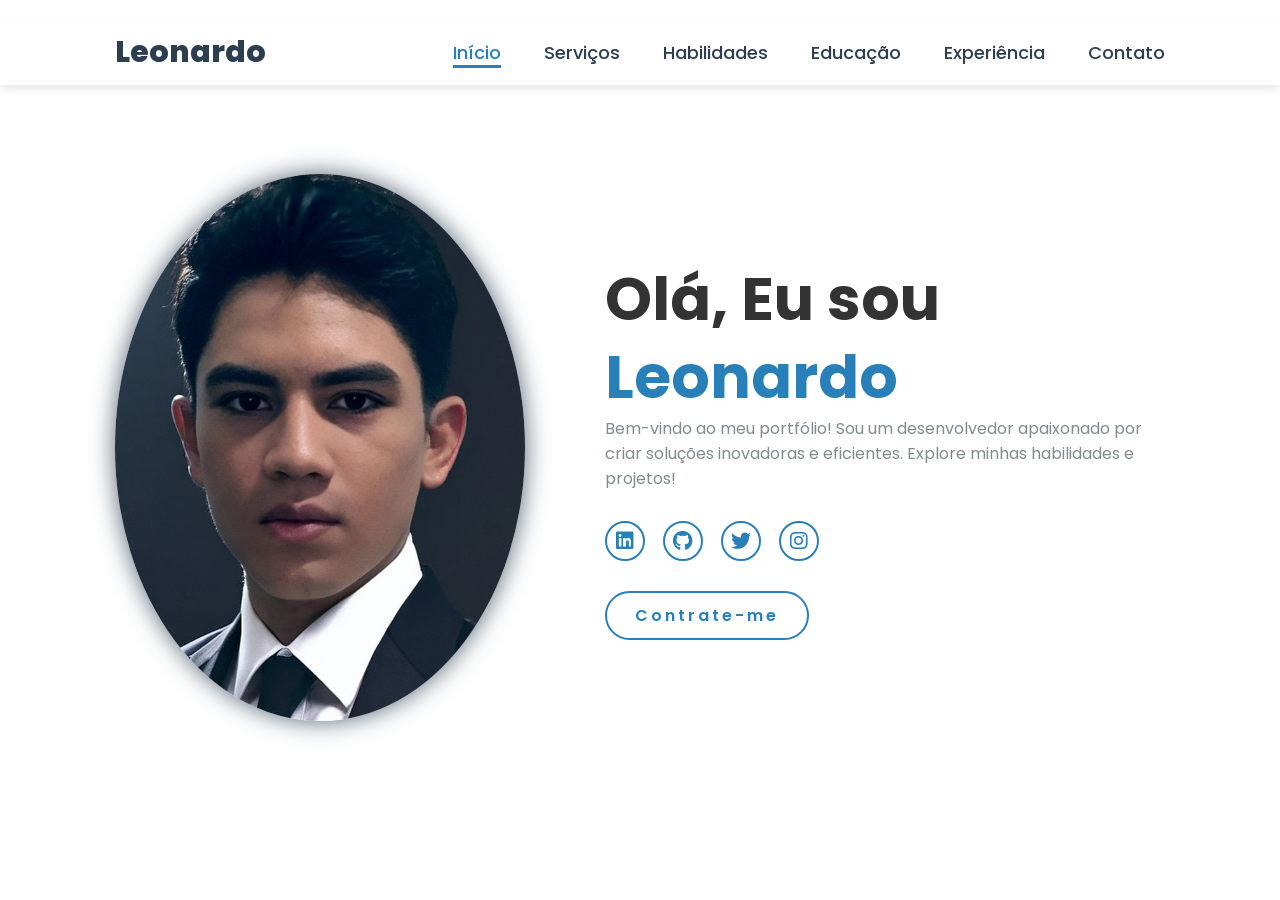
==== index.html @ 03b8a7e2 "Add files via upload" ====
<!DOCTYPE html>
<html lang="pt-br">
<head>
    <meta charset="UTF-8">
    <meta name="viewport" content="width=device-width, initial-scale=1.0">
    <link rel="stylesheet" href="https://cdnjs.cloudflare.com/ajax/libs/font-awesome/6.0.0-beta3/css/all.min.css">
    <link rel="stylesheet" href="style.css">
    <title>Portfólio Leonardo</title>
</head>
<body>
    <header>
        <a href="#" class="logo">Leonardo</a>

        <nav>
            <a href="#" class="active">Início</a>
            <a href="#">Serviços</a>
            <a href="#">Habilidades</a>
            <a href="#">Educação</a>
            <a href="#">Experiência</a>
            <a href="#">Contato</a>
        </nav>
    </header>
    
    <section class="home">
        <div class="home-img">
            <img src="main.jpg" alt="Imagem principal do portfólio">
        </div>
        <div class="home-content">
            <h1>Olá, Eu sou <span>Leonardo</span></h1>
            <p>Bem-vindo ao meu portfólio! Sou um desenvolvedor apaixonado por criar soluções inovadoras e eficientes. Explore minhas habilidades e projetos!</p>
            
            <div class="social-icons">
                <a href="https://www.linkedin.com/in/leonardo-moura-083486332?utm_source=share&utm_campaign=share_via&utm_content=profile&utm_medium=android_app"><i class="fab fa-linkedin"></i></a>
                <a href="https://github.com/LeonardoFigueiredo24"><i class="fab fa-github"></i></a>
                <a href="https://x.com/LeonardoF24593?t=vg5nKAkznRtwjC4wq8pYhw&s=09"><i class="fab fa-twitter"></i></a>
                <a href="https://www.instagram.com/leonardofig24/profilecard/?igsh=MTJuaDg2ZW5oMzFnOQ%3D%3D"><i class="fab fa-instagram"></i></a>
            </div>

            <a href="https://wa.me/5591999810481" class="btn">Contrate-me</a>
        </div>
    </section>
</body>
</html>
---- style.css ----
@import url('https://fonts.googleapis.com/css2?family=Poppins:wght@300;400&display=swap');

* {
    margin: 0;
    padding: 0;
    box-sizing: border-box;
    text-decoration: none;
    border: none;
    outline: none;
    font-family: 'Poppins', sans-serif;
}

html {
    font-size: 62.5%; /* 1rem = 10px */
}

body {
    width: 100%;
    height: 100vh;
    overflow-x: hidden;
    background-color: #f4f4f4;
    color: #333;
}

header {
    margin-top: 20px;
    position: fixed;
    top: 0;
    left: 0;
    width: 100%;
    padding: 1rem 9%;
    background-color: white;
    box-shadow: 0 4px 10px rgba(0, 0, 0, 0.1);
    display: flex;
    justify-content: space-between;
    align-items: center;
    z-index: 100;
}

.logo {
    font-size: 3rem;
    color: #2c3e50;
    font-weight: 800;
    cursor: pointer;
    transition: transform 0.5s ease;
}

.logo:hover {
    transform: scale(1.1);
}

nav a {
    font-size: 1.8rem;
    color: #2c3e50;
    margin-left: 4rem;
    font-weight: 500;
    transition: color 0.3s ease, border-bottom 0.3s ease;
    border-bottom: 3px solid transparent;
}

nav a:hover,
nav a.active {
    color: #2980b9;
    border-bottom: 3px solid #2980b9;
}

@media (max-width: 995px) {
    nav {
        position: absolute;
        display: none;
        top: 0;
        right: 0;
        width: 40%;
        border-left: 3px solid #2980b9;
        border-bottom: 3px solid #2980b9;
        border-bottom-left-radius: 2rem;
        padding: 1rem;
        background-color: #ecf0f1;
    }

    nav .active {
        display: block;
    }

    nav a {
        display: block;
        font-size: 2rem;
        margin: 3rem 0;
    }

    nav a:hover,
    nav a.active {
        padding: 1rem;
        border-radius: 0.5rem;
        border-bottom: 0.5rem solid #2980b9;
    }
}

section {
    min-height: 100vh;
    padding: 5rem 9%;
}

.home {
    display: flex;
    justify-content: center;
    align-items: center;
    gap: 8rem;
    background-color: white;
}

.home .home-content h1 {
    font-size: 6rem;
    font-weight: 700;
    line-height: 1.3;
}

span {
    color: #2980b9;
}

.home-content h3 {
    font-size: 4rem;
    margin-bottom: 1rem;
    font-weight: 700;
}

.home-content p {
    font-size: 1.6rem;
    color: #7f8c8d;
}

.home-img {
    border-radius: 50%;
}

.home-img img {
    position: relative;
    width: 32vw;
    border-radius: 50%;
    box-shadow: 0 0 25px rgba(44, 62, 80, 0.8);
    cursor: pointer;
    transition: 0.3s linear;
}

.home-img img:hover {
    transform: scale(1.1);
}

.social-icons a {
    display: inline-flex;
    justify-content: center;
    align-items: center;
    width: 4rem;
    height: 4rem;
    background-color: transparent;
    border: 0.2rem solid #2980b9;
    font-size: 2rem;
    border-radius: 50%;
    margin: 3rem 1.5rem 3rem 0;
    transition: 0.3s ease;
    color: #2980b9;
}

.social-icons a:hover {
    color: white;
    background-color: #2980b9;
    transform: scale(1.3) translateY(-5px);
    box-shadow: 0 0 25px rgba(41, 128, 185, 0.8);
}

.btn {
    display: inline-block;
    padding: 1rem 2.8rem;
    background-color: white;
    border-radius: 4rem;
    font-size: 1.6rem;
    color: #2980b9;
    letter-spacing: 0.3rem;
    font-weight: 600;
    border: 2px solid #2980b9;
    transition: 0.3s ease;
    cursor: pointer;
}

.btn:hover {
    transform: scale(1.03);
    background-color: #2980b9;
    color: white;
    box-shadow: 0 0 25px rgba(41, 128, 185, 0.8);
}
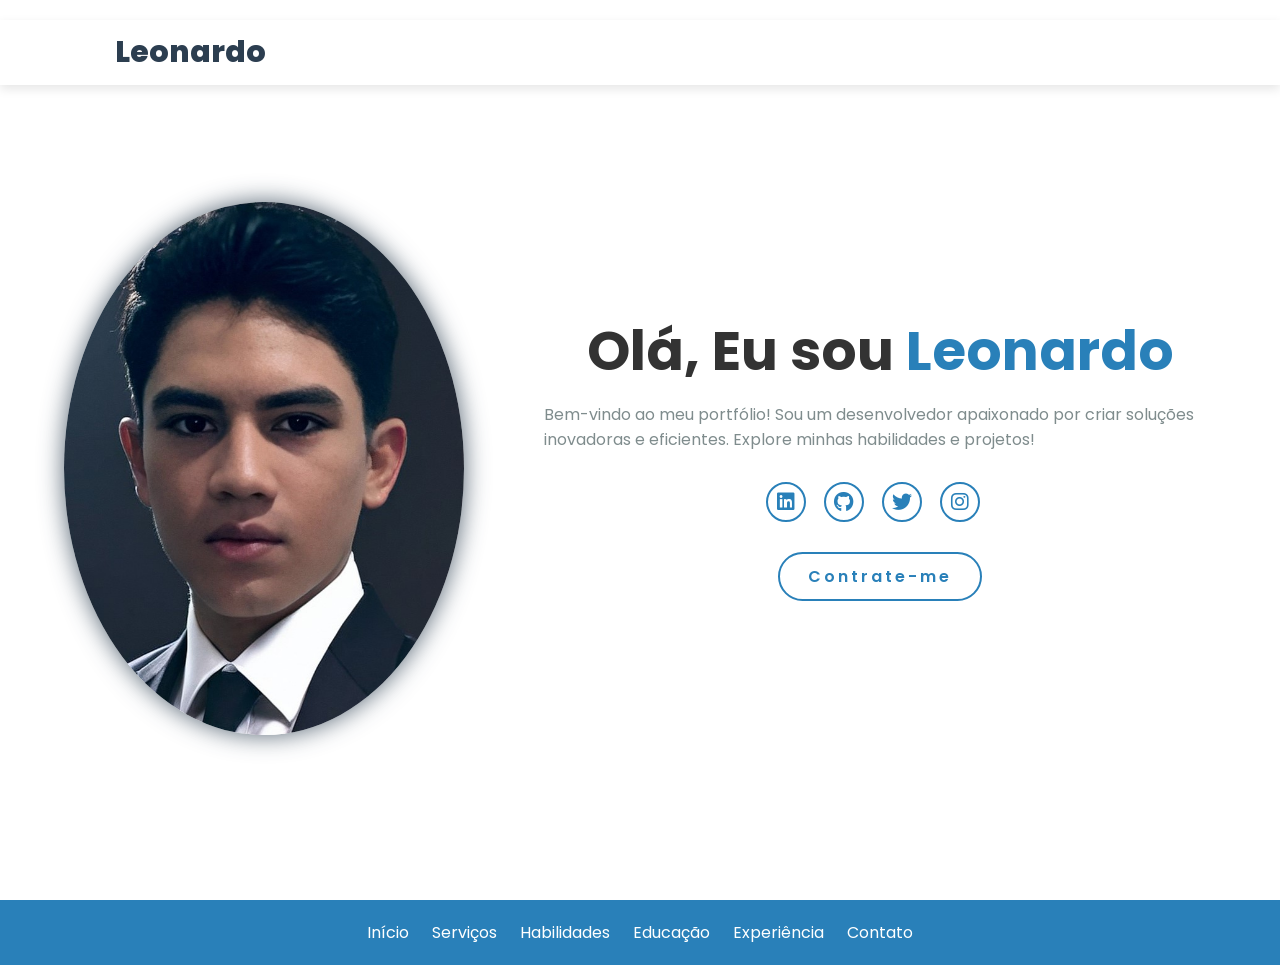
==== commit f3b71967: "Add files via upload" ====
--- a/index.html
+++ b/index.html
@@ -10,15 +10,6 @@
 <body>
     <header>
         <a href="#" class="logo">Leonardo</a>
-
-        <nav>
-            <a href="#" class="active">Início</a>
-            <a href="#">Serviços</a>
-            <a href="#">Habilidades</a>
-            <a href="#">Educação</a>
-            <a href="#">Experiência</a>
-            <a href="#">Contato</a>
-        </nav>
     </header>
     
     <section class="home">
@@ -39,5 +30,16 @@
             <a href="https://wa.me/5591999810481" class="btn">Contrate-me</a>
         </div>
     </section>
+
+    <footer>
+        <div class="footer-icons">
+            <a href="#">Início</a>
+            <a href="#">Serviços</a>
+            <a href="#">Habilidades</a>
+            <a href="#">Educação</a>
+            <a href="#">Experiência</a>
+            <a href="#">Contato</a>
+        </div>
+    </footer>
 </body>
 </html>
--- a/style.css
+++ b/style.css
@@ -49,6 +49,11 @@
     transform: scale(1.1);
 }
 
+nav {
+    display: flex;
+    align-items: center; /* Alinha verticalmente os itens */
+}
+
 nav a {
     font-size: 1.8rem;
     color: #2c3e50;
@@ -67,7 +72,7 @@
 @media (max-width: 995px) {
     nav {
         position: absolute;
-        display: none;
+        display: flex; /* Mudado para flex para garantir que os itens apareçam */
         top: 0;
         right: 0;
         width: 40%;
@@ -78,14 +83,10 @@
         background-color: #ecf0f1;
     }
 
-    nav .active {
-        display: block;
-    }
-
     nav a {
-        display: block;
+        display: block; /* Cada link será exibido em bloco */
         font-size: 2rem;
-        margin: 3rem 0;
+        margin: 3rem 0; /* Adiciona espaço entre os links */
     }
 
     nav a:hover,
@@ -107,12 +108,21 @@
     align-items: center;
     gap: 8rem;
     background-color: white;
-}
-
-.home .home-content h1 {
-    font-size: 6rem;
-    font-weight: 700;
-    line-height: 1.3;
+    min-height: 100vh; /* Garantindo que a seção ocupe pelo menos 100% da altura da tela */
+    padding: 5rem 5%; /* Ajustando o padding para telas menores */
+}
+
+.home .home-content {
+    display: flex;
+    flex-direction: column; /* Mudar para coluna */
+    align-items: center; /* Centraliza os itens */
+    margin-bottom: 3rem; /* Ajuste na margem inferior para criar espaço abaixo do conteúdo */
+}
+
+.home-content h1 {
+    font-size: 5.5rem; /* Ajuste do tamanho do título */
+    margin-bottom: 1rem; /* Espaço abaixo do título */
+    margin-top: 4rem; /* Adicionando margem superior para descer o título */
 }
 
 span {
@@ -131,12 +141,14 @@
 }
 
 .home-img {
+    margin-top: 2rem; /* Adiciona espaço acima da imagem */
     border-radius: 50%;
 }
 
 .home-img img {
     position: relative;
-    width: 32vw;
+    width: 32vw; /* Ocupa 32% da largura da tela */
+    max-width: 400px; /* Limita a largura máxima */
     border-radius: 50%;
     box-shadow: 0 0 25px rgba(44, 62, 80, 0.8);
     cursor: pointer;
@@ -189,3 +201,53 @@
     color: white;
     box-shadow: 0 0 25px rgba(41, 128, 185, 0.8);
 }
+
+/* Adicionando regras responsivas */
+@media (max-width: 600px) {
+    .home-content {
+        text-align: center; /* Centraliza o texto no celular */
+    }
+
+    .home-content h1 {
+        font-size: 4rem; /* Ajusta o tamanho do título para telas menores */
+    }
+
+    .home-content p {
+        font-size: 1.4rem; /* Ajusta o tamanho do texto para telas menores */
+    }
+
+    .social-icons a {
+        width: 3rem; /* Ajusta o tamanho dos ícones sociais para telas menores */
+        height: 3rem;
+        font-size: 1.5rem; /* Ajusta o tamanho da fonte dos ícones sociais */
+    }
+
+    .btn {
+        font-size: 1.4rem; /* Ajusta o tamanho do botão para telas menores */
+        padding: 0.8rem 2rem; /* Ajusta o padding do botão */
+    }
+}
+
+@media (min-width: 601px) { /* Aplica estilos apenas para telas maiores que 600px */
+    .home-img {
+        margin-top: 4.2rem; /* Ajuste este valor para descer mais a imagem */
+    }
+}
+
+footer {
+    background-color: #2980b9;
+    color: white;
+    padding: 2rem 9%;
+    text-align: center;
+}
+
+.footer-icons a {
+    color: white;
+    margin: 0 1rem;
+    font-size: 1.6rem;
+    transition: color 0.3s ease;
+}
+
+.footer-icons a:hover {
+    color: #ecf0f1;
+}
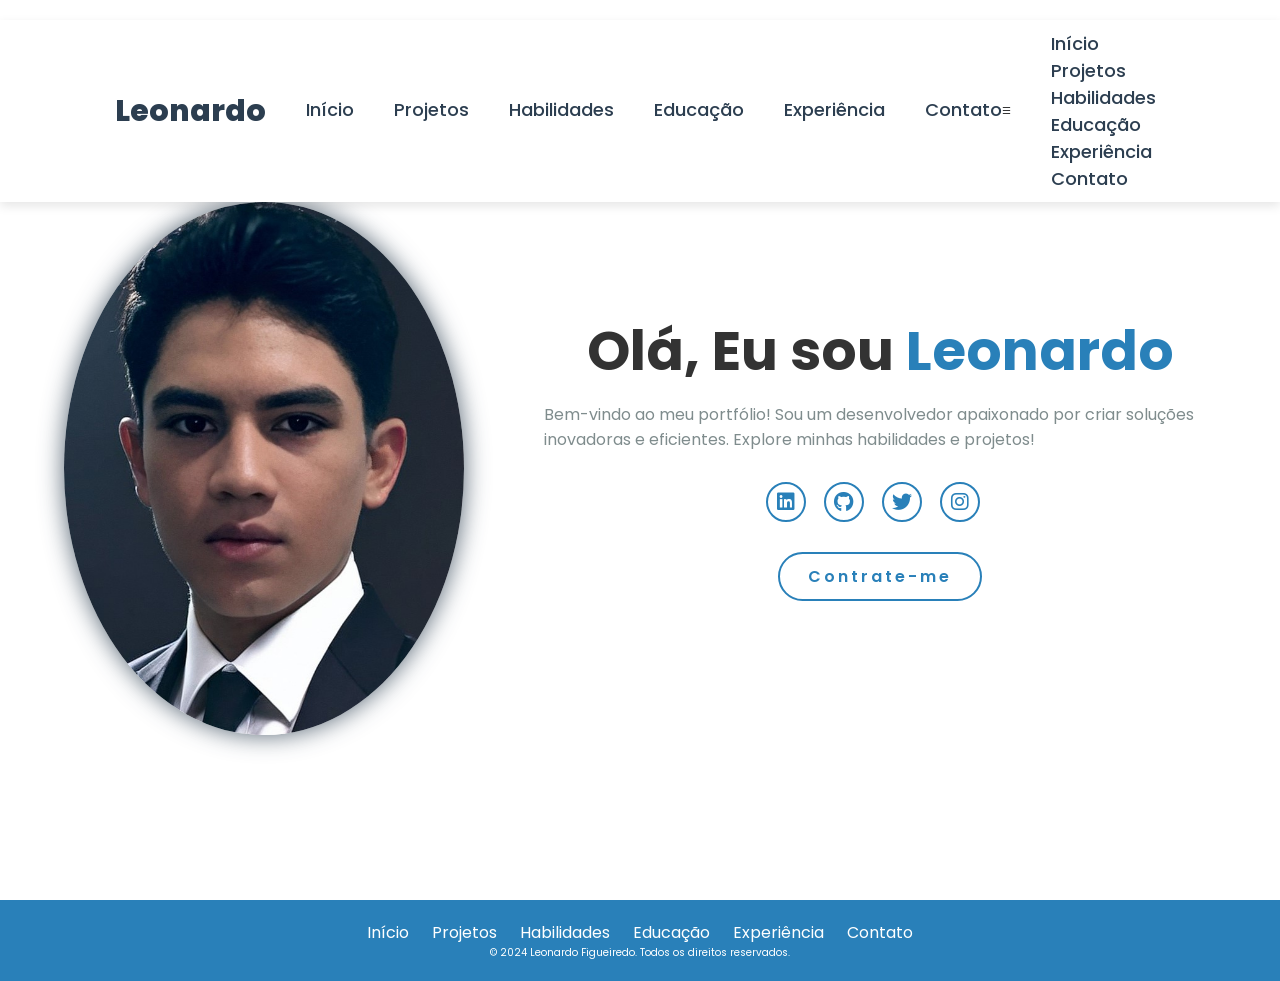
==== commit 8a794568: "Update index.html" ====
--- a/index.html
+++ b/index.html
@@ -3,6 +3,7 @@
 <head>
     <meta charset="UTF-8">
     <meta name="viewport" content="width=device-width, initial-scale=1.0">
+    <link href="https://fonts.googleapis.com/css2?family=Montserrat:wght@400;500;700&display=swap" rel="stylesheet">
     <link rel="stylesheet" href="https://cdnjs.cloudflare.com/ajax/libs/font-awesome/6.0.0-beta3/css/all.min.css">
     <link rel="stylesheet" href="style.css">
     <title>Portfólio Leonardo</title>
@@ -10,8 +11,27 @@
 <body>
     <header>
         <a href="#" class="logo">Leonardo</a>
+        <nav class="desktop-nav">
+            <a href="#">Início</a>
+            <a href="#">Projetos</a>
+            <a href="#">Habilidades</a>
+            <a href="#">Educação</a>
+            <a href="#">Experiência</a>
+            <a href="#">Contato</a>
+        </nav>
+        <nav class="mobile-nav">
+            <div class="menu-icon" onclick="toggleMenu()">&#9776;</div>
+            <div class="dropdown-menu">
+                <a href="#">Início</a>
+                <a href="#">Projetos</a>
+                <a href="#">Habilidades</a>
+                <a href="#">Educação</a>
+                <a href="#">Experiência</a>
+                <a href="#">Contato</a>
+            </div>
+        </nav>
     </header>
-    
+
     <section class="home">
         <div class="home-img">
             <img src="main.jpg" alt="Imagem principal do portfólio">
@@ -19,12 +39,12 @@
         <div class="home-content">
             <h1>Olá, Eu sou <span>Leonardo</span></h1>
             <p>Bem-vindo ao meu portfólio! Sou um desenvolvedor apaixonado por criar soluções inovadoras e eficientes. Explore minhas habilidades e projetos!</p>
-            
+
             <div class="social-icons">
-                <a href="https://www.linkedin.com/in/leonardo-moura-083486332?utm_source=share&utm_campaign=share_via&utm_content=profile&utm_medium=android_app"><i class="fab fa-linkedin"></i></a>
+                <a href="https://www.linkedin.com/in/leonardo-moura-083486332"><i class="fab fa-linkedin"></i></a>
                 <a href="https://github.com/LeonardoFigueiredo24"><i class="fab fa-github"></i></a>
-                <a href="https://x.com/LeonardoF24593?t=vg5nKAkznRtwjC4wq8pYhw&s=09"><i class="fab fa-twitter"></i></a>
-                <a href="https://www.instagram.com/leonardofig24/profilecard/?igsh=MTJuaDg2ZW5oMzFnOQ%3D%3D"><i class="fab fa-instagram"></i></a>
+                <a href="https://x.com/LeonardoF24593"><i class="fab fa-twitter"></i></a>
+                <a href="https://www.instagram.com/leonardofig24/"><i class="fab fa-instagram"></i></a>
             </div>
 
             <a href="https://wa.me/5591999810481" class="btn">Contrate-me</a>
@@ -34,12 +54,20 @@
     <footer>
         <div class="footer-icons">
             <a href="#">Início</a>
-            <a href="#">Serviços</a>
+            <a href="#">Projetos</a>
             <a href="#">Habilidades</a>
             <a href="#">Educação</a>
             <a href="#">Experiência</a>
             <a href="#">Contato</a>
         </div>
+        <p>&copy; 2024 Leonardo Figueiredo. Todos os direitos reservados.</p>
     </footer>
+
+    <script>
+        function toggleMenu() {
+            const dropdown = document.querySelector('.dropdown-menu');
+            dropdown.classList.toggle('show');
+        }
+    </script>
 </body>
 </html>
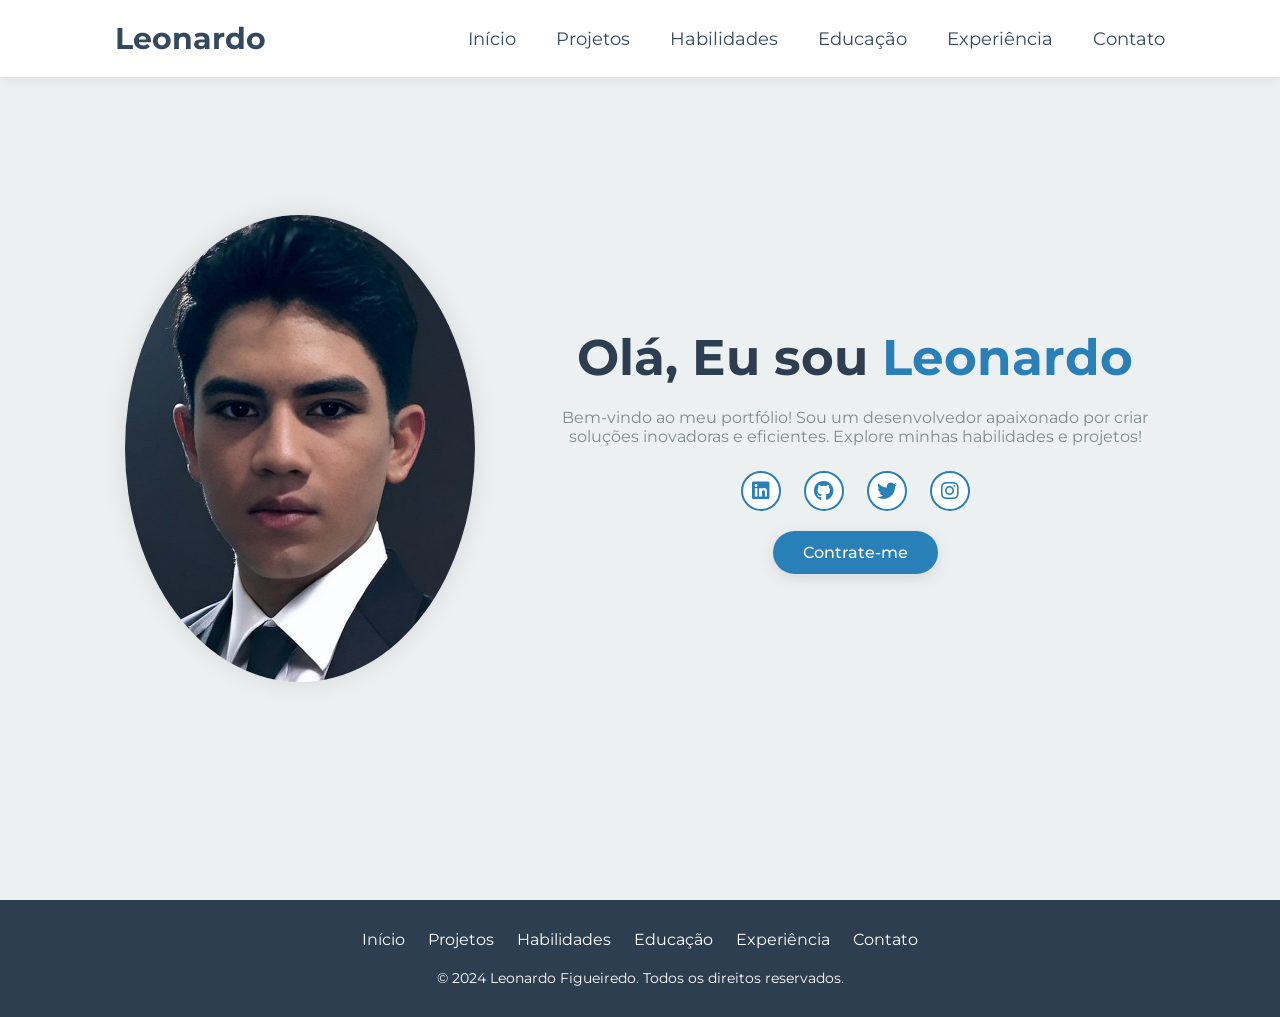
==== commit 5aa6fd13: "Add files via upload" ====
--- a/index.html
+++ b/index.html
@@ -12,7 +12,7 @@
     <header>
         <a href="#" class="logo">Leonardo</a>
         <nav class="desktop-nav">
-            <a href="#">Início</a>
+            <a href="https://leonardofigueiredo24.github.io/portfolio/">Início</a>
             <a href="#">Projetos</a>
             <a href="#">Habilidades</a>
             <a href="#">Educação</a>
@@ -22,7 +22,7 @@
         <nav class="mobile-nav">
             <div class="menu-icon" onclick="toggleMenu()">&#9776;</div>
             <div class="dropdown-menu">
-                <a href="#">Início</a>
+                <a href="https://leonardofigueiredo24.github.io/portfolio/">Início</a>
                 <a href="#">Projetos</a>
                 <a href="#">Habilidades</a>
                 <a href="#">Educação</a>
@@ -53,7 +53,7 @@
 
     <footer>
         <div class="footer-icons">
-            <a href="#">Início</a>
+            <a href="https://leonardofigueiredo24.github.io/portfolio/">Início</a>
             <a href="#">Projetos</a>
             <a href="#">Habilidades</a>
             <a href="#">Educação</a>
--- a/style.css
+++ b/style.css
@@ -1,36 +1,33 @@
-@import url('https://fonts.googleapis.com/css2?family=Poppins:wght@300;400&display=swap');
+@import url('https://fonts.googleapis.com/css2?family=Montserrat:wght@400;500;700&display=swap');
 
 * {
     margin: 0;
     padding: 0;
     box-sizing: border-box;
     text-decoration: none;
-    border: none;
-    outline: none;
-    font-family: 'Poppins', sans-serif;
+    font-family: 'Montserrat', sans-serif;
 }
 
 html {
-    font-size: 62.5%; /* 1rem = 10px */
+    font-size: 62.5%;
 }
 
 body {
     width: 100%;
-    height: 100vh;
+    min-height: 100vh;
+    background-color: #f5f7fa;
+    color: #333;
     overflow-x: hidden;
-    background-color: #f4f4f4;
-    color: #333;
 }
 
 header {
-    margin-top: 20px;
     position: fixed;
     top: 0;
     left: 0;
     width: 100%;
-    padding: 1rem 9%;
+    padding: 2rem 9%;
     background-color: white;
-    box-shadow: 0 4px 10px rgba(0, 0, 0, 0.1);
+    box-shadow: 0 4px 10px rgba(0, 0, 0, 0.05);
     display: flex;
     justify-content: space-between;
     align-items: center;
@@ -39,67 +36,25 @@
 
 .logo {
     font-size: 3rem;
-    color: #2c3e50;
-    font-weight: 800;
-    cursor: pointer;
-    transition: transform 0.5s ease;
+    font-weight: 700;
+    color: #34495e;
+    transition: transform 0.3s ease;
 }
 
 .logo:hover {
     transform: scale(1.1);
 }
 
-nav {
-    display: flex;
-    align-items: center; /* Alinha verticalmente os itens */
-}
-
 nav a {
     font-size: 1.8rem;
-    color: #2c3e50;
+    color: #34495e;
     margin-left: 4rem;
-    font-weight: 500;
-    transition: color 0.3s ease, border-bottom 0.3s ease;
-    border-bottom: 3px solid transparent;
+    transition: color 0.3s ease;
 }
 
 nav a:hover,
 nav a.active {
     color: #2980b9;
-    border-bottom: 3px solid #2980b9;
-}
-
-@media (max-width: 995px) {
-    nav {
-        position: absolute;
-        display: flex; /* Mudado para flex para garantir que os itens apareçam */
-        top: 0;
-        right: 0;
-        width: 40%;
-        border-left: 3px solid #2980b9;
-        border-bottom: 3px solid #2980b9;
-        border-bottom-left-radius: 2rem;
-        padding: 1rem;
-        background-color: #ecf0f1;
-    }
-
-    nav a {
-        display: block; /* Cada link será exibido em bloco */
-        font-size: 2rem;
-        margin: 3rem 0; /* Adiciona espaço entre os links */
-    }
-
-    nav a:hover,
-    nav a.active {
-        padding: 1rem;
-        border-radius: 0.5rem;
-        border-bottom: 0.5rem solid #2980b9;
-    }
-}
-
-section {
-    min-height: 100vh;
-    padding: 5rem 9%;
 }
 
 .home {
@@ -107,56 +62,30 @@
     justify-content: center;
     align-items: center;
     gap: 8rem;
-    background-color: white;
-    min-height: 100vh; /* Garantindo que a seção ocupe pelo menos 100% da altura da tela */
-    padding: 5rem 5%; /* Ajustando o padding para telas menores */
+    background-color: #ecf0f1;
+    min-height: 100vh;
+    padding: 8rem 9%;
 }
 
 .home .home-content {
-    display: flex;
-    flex-direction: column; /* Mudar para coluna */
-    align-items: center; /* Centraliza os itens */
-    margin-bottom: 3rem; /* Ajuste na margem inferior para criar espaço abaixo do conteúdo */
+    text-align: center;
+    max-width: 600px;
 }
 
 .home-content h1 {
-    font-size: 5.5rem; /* Ajuste do tamanho do título */
-    margin-bottom: 1rem; /* Espaço abaixo do título */
-    margin-top: 4rem; /* Adicionando margem superior para descer o título */
-}
-
-span {
+    font-size: 5rem;
+    color: #2c3e50;
+    margin-bottom: 2rem;
+}
+
+.home-content h1 span {
     color: #2980b9;
-}
-
-.home-content h3 {
-    font-size: 4rem;
-    margin-bottom: 1rem;
-    font-weight: 700;
 }
 
 .home-content p {
     font-size: 1.6rem;
     color: #7f8c8d;
-}
-
-.home-img {
-    margin-top: 2rem; /* Adiciona espaço acima da imagem */
-    border-radius: 50%;
-}
-
-.home-img img {
-    position: relative;
-    width: 32vw; /* Ocupa 32% da largura da tela */
-    max-width: 400px; /* Limita a largura máxima */
-    border-radius: 50%;
-    box-shadow: 0 0 25px rgba(44, 62, 80, 0.8);
-    cursor: pointer;
-    transition: 0.3s linear;
-}
-
-.home-img img:hover {
-    transform: scale(1.1);
+    margin-bottom: 2.5rem;
 }
 
 .social-icons a {
@@ -165,79 +94,56 @@
     align-items: center;
     width: 4rem;
     height: 4rem;
-    background-color: transparent;
-    border: 0.2rem solid #2980b9;
+    background-color: white;
+    border: 2px solid #2980b9;
     font-size: 2rem;
     border-radius: 50%;
-    margin: 3rem 1.5rem 3rem 0;
+    margin: 0 1rem;
+    color: #2980b9;
     transition: 0.3s ease;
-    color: #2980b9;
 }
 
 .social-icons a:hover {
-    color: white;
     background-color: #2980b9;
-    transform: scale(1.3) translateY(-5px);
-    box-shadow: 0 0 25px rgba(41, 128, 185, 0.8);
+    color: white;
+    transform: scale(1.1);
 }
 
 .btn {
     display: inline-block;
-    padding: 1rem 2.8rem;
-    background-color: white;
-    border-radius: 4rem;
+    padding: 1.2rem 3rem;
+    background-color: #2980b9;
+    border-radius: 50px;
     font-size: 1.6rem;
-    color: #2980b9;
-    letter-spacing: 0.3rem;
-    font-weight: 600;
-    border: 2px solid #2980b9;
+    color: white;
+    font-weight: 500;
     transition: 0.3s ease;
     cursor: pointer;
+    box-shadow: 0 4px 15px rgba(0, 0, 0, 0.1);
+    margin-top: 2rem;
 }
 
 .btn:hover {
-    transform: scale(1.03);
-    background-color: #2980b9;
-    color: white;
-    box-shadow: 0 0 25px rgba(41, 128, 185, 0.8);
-}
-
-/* Adicionando regras responsivas */
-@media (max-width: 600px) {
-    .home-content {
-        text-align: center; /* Centraliza o texto no celular */
-    }
-
-    .home-content h1 {
-        font-size: 4rem; /* Ajusta o tamanho do título para telas menores */
-    }
-
-    .home-content p {
-        font-size: 1.4rem; /* Ajusta o tamanho do texto para telas menores */
-    }
-
-    .social-icons a {
-        width: 3rem; /* Ajusta o tamanho dos ícones sociais para telas menores */
-        height: 3rem;
-        font-size: 1.5rem; /* Ajusta o tamanho da fonte dos ícones sociais */
-    }
-
-    .btn {
-        font-size: 1.4rem; /* Ajusta o tamanho do botão para telas menores */
-        padding: 0.8rem 2rem; /* Ajusta o padding do botão */
-    }
-}
-
-@media (min-width: 601px) { /* Aplica estilos apenas para telas maiores que 600px */
-    .home-img {
-        margin-top: 4.2rem; /* Ajuste este valor para descer mais a imagem */
-    }
+    background-color: #1d6fa5;
+    transform: scale(1.05);
+}
+
+.home-img img {
+    width: 30vw;
+    max-width: 350px;
+    border-radius: 50%;
+    box-shadow: 0 0 25px rgba(0, 0, 0, 0.1);
+    transition: 0.3s ease;
+}
+
+.home-img img:hover {
+    transform: scale(1.1);
 }
 
 footer {
-    background-color: #2980b9;
-    color: white;
-    padding: 2rem 9%;
+    background-color: #2c3e50;
+    padding: 3rem 9%;
+    color: white;
     text-align: center;
 }
 
@@ -251,3 +157,75 @@
 .footer-icons a:hover {
     color: #ecf0f1;
 }
+
+footer p {
+    font-size: 1.4rem;
+    margin-top: 2rem;
+}
+
+/* Esconder a navegação no mobile */
+.mobile-nav {
+    display: none; /* Inicialmente escondido */
+}
+
+.desktop-nav {
+    display: flex; /* Mostra na versão desktop */
+}
+
+/* Responsividade */
+@media (max-width: 768px) {
+    .desktop-nav {
+        display: none; /* Esconde no mobile */
+    }
+
+    .mobile-nav {
+        display: flex; /* Mostra no mobile */
+        align-items: center;
+    }
+
+    .menu-icon {
+        font-size: 2rem;
+        cursor: pointer;
+        margin-left: auto;
+    }
+
+    .dropdown-menu {
+        display: none; /* Inicialmente escondido */
+        flex-direction: column;
+        position: absolute;
+        top: 60px; /* Ajuste conforme necessário */
+        right: 0;
+        background-color: white;
+        box-shadow: 0 4px 10px rgba(0, 0, 0, 0.1);
+        z-index: 10;
+    }
+
+    .dropdown-menu a {
+        padding: 1rem;
+        color: #34495e;
+        text-align: center;
+        border-bottom: 1px solid #ddd;
+    }
+
+    .dropdown-menu a:hover {
+        background-color: #f0f0f0;
+    }
+
+    .dropdown-menu.show {
+        display: flex; /* Mostra quando a classe 'show' é adicionada */
+    }
+
+    .btn {
+        margin-top: 3rem; /* Um pouco mais de espaço em telas menores */
+    }
+
+    .home {
+        flex-direction: column;
+        text-align: center;
+    }
+
+    .home-img img {
+        width: 50vw;
+        max-width: 250px;
+    }
+}
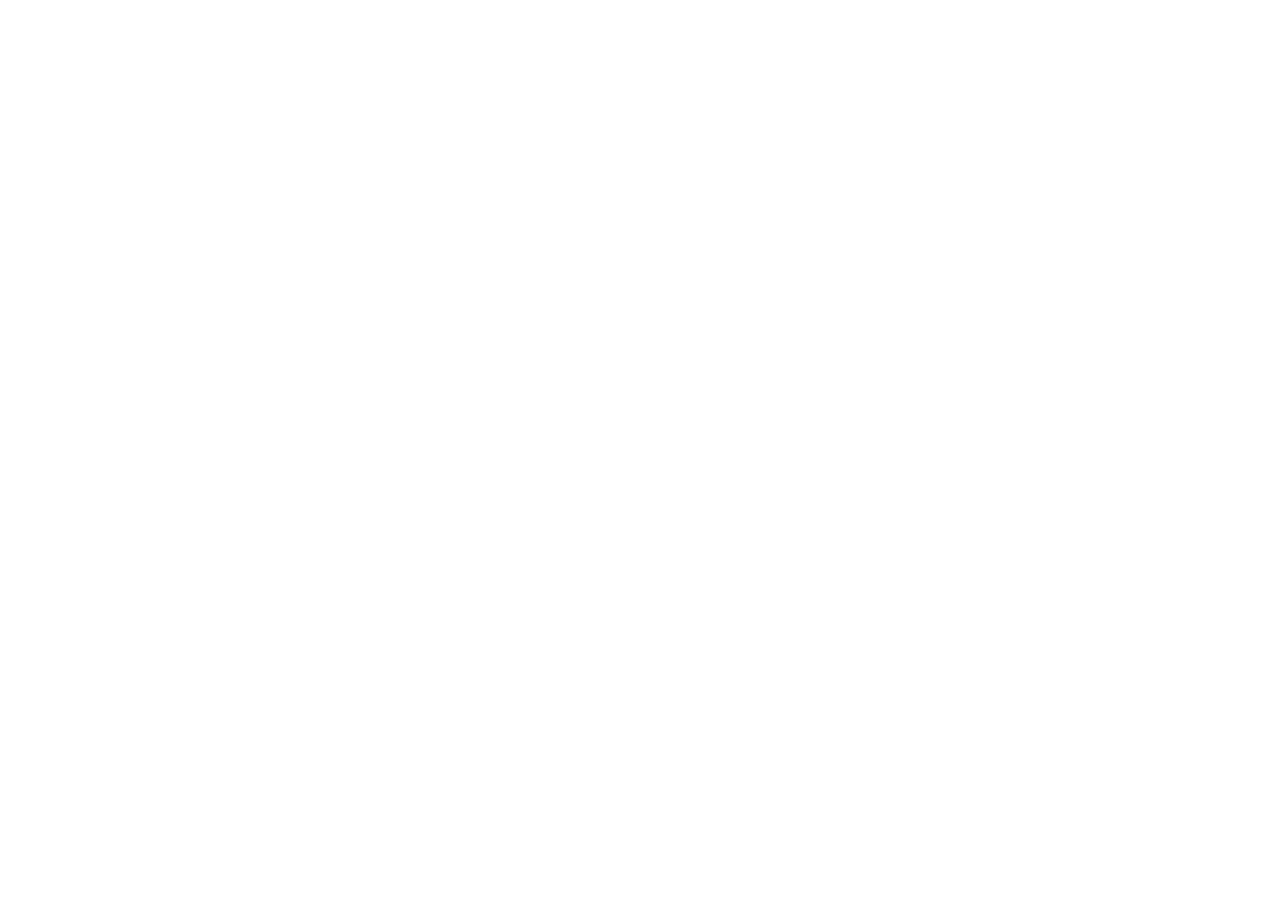
==== commit 8e0526de: "Primeiro commit" ====
--- a/index.html
+++ b/index.html
@@ -1,73 +1,38 @@
-<!DOCTYPE html>
-<html lang="pt-br">
-<head>
-    <meta charset="UTF-8">
-    <meta name="viewport" content="width=device-width, initial-scale=1.0">
-    <link href="https://fonts.googleapis.com/css2?family=Montserrat:wght@400;500;700&display=swap" rel="stylesheet">
-    <link rel="stylesheet" href="https://cdnjs.cloudflare.com/ajax/libs/font-awesome/6.0.0-beta3/css/all.min.css">
-    <link rel="stylesheet" href="style.css">
-    <title>Portfólio Leonardo</title>
-</head>
-<body>
-    <header>
-        <a href="#" class="logo">Leonardo</a>
-        <nav class="desktop-nav">
-            <a href="https://leonardofigueiredo24.github.io/portfolio/">Início</a>
-            <a href="#">Projetos</a>
-            <a href="#">Habilidades</a>
-            <a href="#">Educação</a>
-            <a href="#">Experiência</a>
-            <a href="#">Contato</a>
-        </nav>
-        <nav class="mobile-nav">
-            <div class="menu-icon" onclick="toggleMenu()">&#9776;</div>
-            <div class="dropdown-menu">
-                <a href="https://leonardofigueiredo24.github.io/portfolio/">Início</a>
-                <a href="#">Projetos</a>
-                <a href="#">Habilidades</a>
-                <a href="#">Educação</a>
-                <a href="#">Experiência</a>
-                <a href="#">Contato</a>
-            </div>
-        </nav>
-    </header>
-
-    <section class="home">
-        <div class="home-img">
-            <img src="main.jpg" alt="Imagem principal do portfólio">
-        </div>
-        <div class="home-content">
-            <h1>Olá, Eu sou <span>Leonardo</span></h1>
-            <p>Bem-vindo ao meu portfólio! Sou um desenvolvedor apaixonado por criar soluções inovadoras e eficientes. Explore minhas habilidades e projetos!</p>
-
-            <div class="social-icons">
-                <a href="https://www.linkedin.com/in/leonardo-moura-083486332"><i class="fab fa-linkedin"></i></a>
-                <a href="https://github.com/LeonardoFigueiredo24"><i class="fab fa-github"></i></a>
-                <a href="https://x.com/LeonardoF24593"><i class="fab fa-twitter"></i></a>
-                <a href="https://www.instagram.com/leonardofig24/"><i class="fab fa-instagram"></i></a>
-            </div>
-
-            <a href="https://wa.me/5591999810481" class="btn">Contrate-me</a>
-        </div>
-    </section>
-
-    <footer>
-        <div class="footer-icons">
-            <a href="https://leonardofigueiredo24.github.io/portfolio/">Início</a>
-            <a href="#">Projetos</a>
-            <a href="#">Habilidades</a>
-            <a href="#">Educação</a>
-            <a href="#">Experiência</a>
-            <a href="#">Contato</a>
-        </div>
-        <p>&copy; 2024 Leonardo Figueiredo. Todos os direitos reservados.</p>
-    </footer>
-
-    <script>
-        function toggleMenu() {
-            const dropdown = document.querySelector('.dropdown-menu');
-            dropdown.classList.toggle('show');
-        }
-    </script>
-</body>
-</html>
+
+<!DOCTYPE html>
+<html lang="pt-BR">
+  <head>
+    <meta charset="UTF-8" />
+    <meta name="viewport" content="width=device-width, initial-scale=1.0" />
+    <title>Leonardo Figueiredo - Desenvolvedor Full Stack</title>
+    <meta name="description" content="Portfólio de Leonardo Figueiredo - Desenvolvedor Full Stack especializado em React, Node.js e soluções web modernas." />
+    <meta name="author" content="Leonardo Figueiredo" />
+
+    <!-- Open Graph / Facebook -->
+    <meta property="og:type" content="website" />
+    <meta property="og:url" content="https://leonardo-dev.com/" />
+    <meta property="og:title" content="Leonardo Figueiredo - Desenvolvedor Full Stack" />
+    <meta property="og:description" content="Criando experiências digitais incríveis com código limpo e design elegante." />
+    <meta property="og:image" content="https://leonardo-dev.com/og-image.jpg" />
+
+    <!-- Twitter -->
+    <meta property="twitter:card" content="summary_large_image" />
+    <meta property="twitter:url" content="https://leonardo-dev.com/" />
+    <meta property="twitter:title" content="Leonardo Figueiredo - Desenvolvedor Full Stack" />
+    <meta property="twitter:description" content="Criando experiências digitais incríveis com código limpo e design elegante." />
+    <meta property="twitter:image" content="https://leonardo-dev.com/og-image.jpg" />
+
+    <!-- Google Fonts -->
+    <link rel="preconnect" href="https://fonts.googleapis.com">
+    <link rel="preconnect" href="https://fonts.gstatic.com" crossorigin>
+    <link href="https://fonts.googleapis.com/css2?family=Inter:wght@300;400;500;600;700&family=JetBrains+Mono:wght@400;500;600&display=swap" rel="stylesheet">
+
+    <!-- Favicon -->
+    <link rel="icon" type="image/svg+xml" href="/favicon.svg" />
+  </head>
+
+  <body>
+    <div id="root"></div>
+    <script type="module" src="/src/main.tsx"></script>
+  </body>
+</html>
